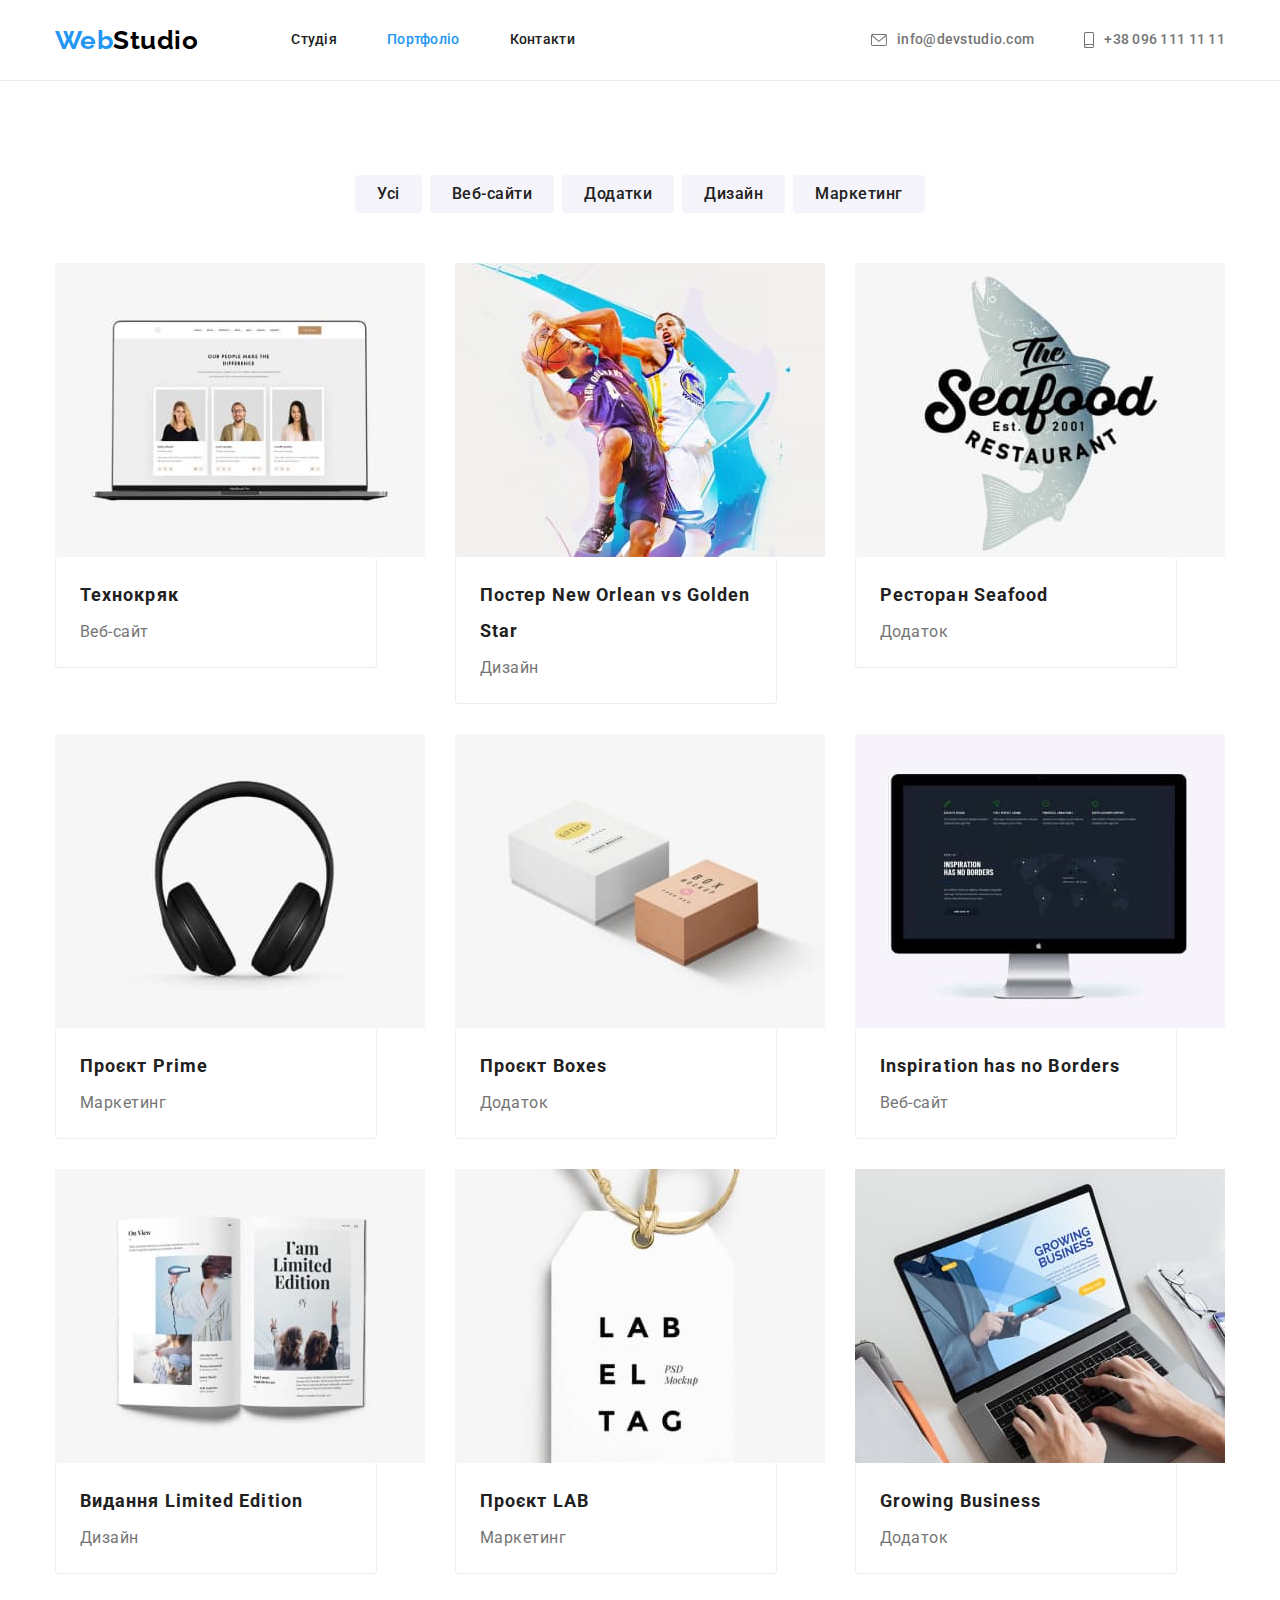
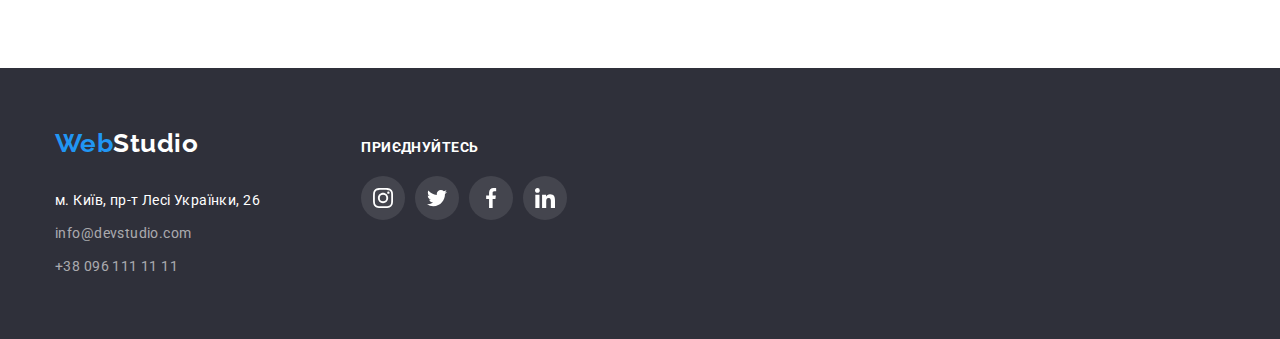
==== portfolio.html @ 5722b933 "Initial commit" ====
<!DOCTYPE html>
<html lang="uk">
  <head>
    <meta charset="UTF-8" />
    <meta http-equiv="X-UA-Compatible" content="IE=edge" />
    <meta name="viewport" content="width=device-width, initial-scale=1.0" />
    <title>WebStudio</title>

    <link rel="preconnect" href="https://fonts.googleapis.com" />
    <link rel="preconnect" href="https://fonts.gstatic.com" crossorigin />
    <link
      href="https://fonts.googleapis.com/css2?family=Montserrat&family=Raleway:wght@700&family=Roboto:wght@400;500;700;900&display=swap"
      rel="stylesheet"
    />
    <link
      rel="stylesheet"
      href="https://cdnjs.cloudflare.com/ajax/libs/modern-normalize/1.0.0/modern-normalize.min.css"
    />
    <link rel="stylesheet" href="./css/styles.css" />
  </head>

  <body class="page">
    <header class="header">
      <div class="container container-nav">
        <nav class="site-nav">
          <a href="./index.html" class="logo">
            Web<span class="logo-header">Studio</span>
          </a>

          <ul class="site-nav-list list">
            <li class="nav-name">
              <a href="./index.html" class="nav-name-link link"
                >Студія</a
              >
            </li>
            <li class="nav-name">
              <a href="./portfolio.html" class="nav-name-link link current"
                >Портфоліо</a
              >
            </li>
            <li class="nav-name">
              <a href="./Contacts.html" class="nav-name-link link">Контакти</a>
            </li>
          </ul>
        </nav>
        <div class="nav-contacts">
          <ul class="list nav-contacts-list">
            <li>
              <a href="mailto:info@devstudio.com" class="mailto">
                <svg class="icon-contacts-header" width="16" height="12">
                  <use href="./images/icons/symbol-defs.svg#envelope"></use>
                </svg>
                info@devstudio.com</a
              >
            </li>
            <li>
              <a href="tel:+380961111111" class="phone"
                ><svg class="icon-contacts-header" width="10" height="16">
                  <use href="./images/icons/symbol-defs.svg#smartphone"></use>
                </svg>
                +38 096 111 11 11</a
              >
            </li>
          </ul>
        </div>
      </div>
    </header>
    <main>
      <!-- Фільтр портфоліо -->
      <section class="portfolio section">
        <div class="container container-filter">
          <ul class="filter-list list">
            <li class="btn-filter">
              <button type="button" class="filter-button">Усі</button>
            </li>
            <li class="btn-filter">
              <button type="button" class="filter-button">Веб-сайти</button>
            </li>
            <li class="btn-filter">
              <button type="button" class="filter-button">Додатки</button>
            </li>
            <li class="btn-filter">
              <button type="button" class="filter-button">Дизайн</button>
            </li>
            <li class="btn-filter">
              <button type="button" class="filter-button">Маркетинг</button>
            </li>
          </ul>

          <h1 hidden>Портфоліо</h1>
          <ul class="portfolio-list list card-set">
            <li class="project-card card-set-item">
              <a href="" class="portfolio-link" target="_blank">
                <img
                  src="./images/project-tehnokriak.jpg"
                  alt="Веб-сайт Технокряк"
                  width="370"
                  height="294"
                />
                <div class="project-card-wraper">
                  <h2 class="projects-title">Технокряк</h2>
                  <p class="project-text">Веб-сайт</p>
                </div>
              </a>
            </li>
            <li class="project-card card-set-item">
              <a href="" class="portfolio-link" target="_blank">
                <img
                  src="./images/project-orlean.jpg"
                  alt="Дизайн постера"
                  width="370"
                  height="294"
                />
                <div class="project-card-wraper">
                  <h2 class="projects-title">
                    Постер New Orlean vs Golden Star
                  </h2>
                  <p class="project-text">Дизайн</p>
                </div>
              </a>
            </li>
            <li class="project-card card-set-item">
              <a href="" class="portfolio-link" target="_blank">
                <img
                  src="./images/project-seafood.jpg"
                  alt="Додаток ресторана"
                  width="370"
                  height="294"
                />
                <div class="project-card-wraper">
                  <h2 class="projects-title">Ресторан Seafood</h2>
                  <p class="project-text">Додаток</p>
                </div>
              </a>
            </li>
            <li class="project-card card-set-item">
              <a href="" class="portfolio-link" target="_blank">
                <img
                  src="./images/project-prime.jpg"
                  alt="Маркетинг Прайм"
                  width="370"
                  height="294"
                />
                <div class="project-card-wraper">
                  <h2 class="projects-title">Проєкт Prime</h2>
                  <p class="project-text">Маркетинг</p>
                </div>
              </a>
            </li>
            <li class="project-card card-set-item">
              <a href="" class="portfolio-link" target="_blank">
                <img
                  src="./images/project-boxes.jpg"
                  alt="Додатек Boxes"
                  width="370"
                  height="294"
                />
                <div class="project-card-wraper">
                  <h2 class="projects-title">Проєкт Boxes</h2>
                  <p class="project-text">Додаток</p>
                </div>
              </a>
            </li>
            <li class="project-card card-set-item">
              <a href="" class="portfolio-link" target="_blank">
                <img
                  src="./images/project-noborders.jpg"
                  alt="Веб-сайт No Borders"
                  width="370"
                  height="294"
                />
                <div class="project-card-wraper">
                  <h2 class="projects-title">Inspiration has no Borders</h2>
                  <p class="project-text">Веб-сайт</p>
                </div>
              </a>
            </li>
            <li class="project-card card-set-item">
              <a href="" class="portfolio-link" target="_blank">
                <img
                  src="./images/project-vydania.jpg"
                  alt="Дизайн видання"
                  width="370"
                  height="294"
                />
                <div class="project-card-wraper">
                  <h2 class="projects-title">Видання Limited Edition</h2>
                  <p class="project-text">Дизайн</p>
                </div>
              </a>
            </li>
            <li class="project-card card-set-item">
              <a href="" class="portfolio-link" target="_blank">
                <img
                  src="./images/project-lab.jpg"
                  alt="Маркетинг LAB"
                  width="370"
                  height="294"
                />
                <div class="project-card-wraper">
                  <h2 class="projects-title">Проєкт LAB</h2>
                  <p class="project-text">Маркетинг</p>
                </div>
              </a>
            </li>
            <li class="project-card card-set-item">
              <a href="" class="portfolio-link" target="_blank">
                <img
                  src="./images/project-busines.jpg"
                  alt="Додаток Groving Business"
                  width="370"
                  height="294"
                />
                <div class="project-card-wraper">
                  <h2 class="projects-title">Growing Business</h2>
                  <p class="project-text">Додаток</p>
                </div>
              </a>
            </li>
          </ul>
        </div>
      </section>
    </main>

    <footer class="footer">
      <div class="container container-footer">
        <div class="footer-address-container">
          <a href="./index.html" class="logo logo-bottom">
            Web<span class="logo-footer">Studio</span>
          </a>
          <address class="footer-address">
            <ul class="address list">
              <li class="footer-list-address">
                <a
                  href="https://goo.gl/maps/4cQvQXaHQG23AaaY8"
                  target="_blank"
                  rel="noreferrer noopener nofollow"
                  class="footer-address-address"
                >
                  м. Київ, пр-т Лесі Українки, 26
                </a>
              </li>
              <li class="footer-list-address">
                <a href="mailto:info@devstudio.com" class="footer-contacts"
                  >info@devstudio.com</a
                >
              </li>
              <li class="footer-list-address">
                <a href="tel:+380961111111" class="footer-phone"
                  >+38 096 111 11 11</a
                >
              </li>
            </ul>
          </address>
        </div>
        <div class="footer-social-contacts">
          <h2 class="footer-social-header">Приєднуйтесь</h2>
          <ul class="socials list">
            <li class="socials-item">
              <a
                class="social-link link social-link-footer"
                href="htpps://instagram.com"
                target="_blank"
                rel="noopener norefferer"
                aria-label="Instagram"
              >
                <svg class="social-icon icon-footer" width="20" height="20">
                  <use
                    href="./images/icons/symbol-defs.svg#instagram"
                  ></use></svg></a>
            </li>
            <li class="socials-item">
              <a
                class="social-link link social-link-footer"
                href="https://twitter.com/"
                target="_blank"
                rel="noopener norefferer"
                aria-label="Twitter"
              >
                <svg class="social-icon icon-footer" width="20" height="20">
                  <use
                    href="./images/icons/symbol-defs.svg#twitter"
                  ></use></svg></a>
            </li>
            <li class="socials-item">
              <a
                class="social-link link social-link-footer"
                href="htpps://facebook.com"
                target="_blank"
                rel="noopener norefferer"
                aria-label="Instagram"
              >
                <svg class="social-icon icon-footer" width="20" height="20">
                  <use
                    href="./images/icons/symbol-defs.svg#facebook"
                  ></use></svg></a>
            </li>
            <li class="socials-item">
              <a
                class="social-link link social-link-footer"
                href="htpps://linkedin.com"
                target="_blank"
                rel="noopener norefferer"
                aria-label="Instagram"
              >
                <svg class="social-icon icon-footer" width="20" height="20">
                  <use
                    href="./images/icons/symbol-defs.svg#linkedin"
                  ></use></svg></a>
            </li>
          </ul>
        </div>
      </div>
    </footer>
  </body>
</html>
---- css/styles.css ----
/* Цвет основного текста   #757575; */
/* Вторичный цвет текста rgba(255, 255, 255, 0.6)*/
/* цвет заголовков #212121 */
/* белый #FFFFFF */
/* акцент 2196F3*/
/* основной цвет фона #F5F5F5 */
/* вторичный цвет фона #F5F4FA*/

/* *,
*::before,
*::after {
  box-sizing: border-box;
  box-sizing: inherit;
} */


:root {
  --primary-text-color: #757575;
  --title-text-color: #212121;
  --secondary-text-color: rgba(255, 255, 255, 0.6);
  --accent-color: #2196f3;
  --primary-white-color: #ffffff;
  --primary-black-color: #000000;
  --color-icons: #afb1b8;
  --background-color-main: #f5f5f5;
  --background-color-secondary: #f5f4fa;
  --background-color-dark: #2f303a;
  --background-color-hero: #c4c4c4;
  --border-color: #eeeeee;
  --border-color-header: #ececec;
  --indent: 30px;
  --items: 3;
}

body {
  color: var(--primary-text-color);
  background-color: var(--primary-white-color);
  font-family: Roboto, "Open Sans", sans-serif;
  letter-spacing: 0.03em;
}

h1,
h2,
h3,
h4,
h5,
h6,
p {
  margin: 0;
}

.list {
  list-style: none;
  margin: 0;
  padding: 0;
}

img {
  display: block;
  max-width: 100%;
  height: auto;
}

.link {
  text-decoration: none;
}
.container {
  width: 1200px;
  padding-right: 15px;
  padding-left: 15px;
  margin-left: auto;
  margin-right: auto;
  align-items: center;
}

.logo-header {
  color: var(--primary-black-color);
}

/* Card Set */
.card-set {
  display: flex;
  flex-wrap: wrap;
  gap: var(--indent);
}

.card-set-item,
.card-set-icon {
  flex-basis: calc(
    (100% - var(--indent) * (var(--items) - 1)) / (var(--items))
  );
}

/* Навигация сайта */

.header {
  border-bottom: 1px solid var(--border-color-header);
}

.container-nav {
  display: flex;
  align-items: center;
}

.site-nav {
  margin-right: auto;
}

.site-nav .list a {
  font-weight: 500;
  font-size: 14px;
  line-height: 1.14;
  letter-spacing: 0.02em;
  color: var(--title-text-color);
  text-decoration: none;
}

.logo {
  font-family: "Raleway";
  font-weight: 700;
  font-size: 26px;
  line-height: 1.19;

  color: var(--accent-color);
  text-decoration: none;
  display: inline-block;
  align-items: center;
  margin-right: 93px;
}

.site-nav a:hover,
.site-nav a:focus {
  color: var(--accent-color);
}

.site-nav .link.current {
  color: var(--accent-color);
}

.site-nav {
  display: flex;
  align-items: center;
}
.site-nav-list {
  display: flex;
  align-items: center;
  gap: 50px;
}
.nav-name-link,
.mailto,
.phone {
  display: flex;
  align-items: center;
  gap: 10px;
  padding-top: 32px;
  padding-bottom: 32px;
}
.icon-contacts-header {
  fill: var(--primary-text-color);
}

.nav-contacts-list {
  display: flex;
  align-items: center;
  margin-left: auto;
  margin-right: 0;
  gap: 50px;
}

.mailto,
.phone {
  font-weight: 500;
  font-size: 14px;
  line-height: 1.14;
  letter-spacing: 0.02em;
  color: var(--primary-text-color);
  text-decoration: none;
}

.mailto:hover,
.mailto:focus {
  color: var(--accent-color);
}

.phone:hover,
.phone:focus {
  color: var(--accent-color);
}

.icon-contacts-header {
  fill: currentColor;
}

/* Hero */
.hero {
  padding-top: 200px;
  padding-bottom: 200px;
}

.overlay {
  max-width: 1600px;
  margin-left: auto;
  margin-right: auto;
  background-color: var(--background-color-hero);
  background-image: linear-gradient(
      rgba(47, 48, 58, 0.4),
      rgba(47, 48, 58, 0.4)
    ),
    url(../images/backgraund/bg_img_hero.jpg);
  background-size: cover;
  background-repeat: no-repeat;
  background-position: center;
}

.hero .hero-title {
  color: var(--primary-white-color);
  font-weight: 900;
  font-size: 44px;
  line-height: 1.36;
  text-align: center;
  letter-spacing: 0.06em;
  text-transform: uppercase;

  box-sizing: content-box;
  width: 696px;

  margin-left: auto;
  margin-right: auto;
  margin-bottom: 30px;
}

.order {
  font-family: "Roboto";
  font-style: normal;
  font-weight: 700;
  font-size: 16px;
  line-height: 1.88;
  align-items: center;
  text-align: center;
  letter-spacing: 0.06em;
  color: var(--primary-white-color);
  background: var(--accent-color);
  cursor: pointer;
  box-shadow: 0px 4px 4px rgba(0, 0, 0, 0.15);
  border-radius: 4px;

  display: block;
  min-width: 216px;
  min-height: 50px;

  margin-left: auto;
  margin-right: auto;
}

/* Advantages */
.advantages-title {
  font-weight: 700;
  font-size: 14px;
  line-height: 1.14;
  text-transform: uppercase;
  color: var(--title-text-color);
}

.advantages-text {
  font-weight: 400;
  font-size: 14px;
  line-height: 1.71;
  letter-spacing: 0.03em;
  color: var(--primary-text-color);
}

.section-advantages {
  padding-top: 94px;
  padding-bottom: 94px;
}

.advantages-card {
  --items: 4;
  min-width: 270px;

}

.card-set-icon {
  border-radius: 4px;
}
advantages-card:nth-child(4n) {
  margin-right: 0;
}
.advantages-title {
  margin-bottom: 10px;
}

.card-set-icon {
  display: flex;
  justify-content: center;
  align-items: center;
  content: "";
  height: 120px;
  margin-bottom: 30px;
  background-size: contain;
  background-color: var(--background-color-secondary);
}

/* Works */
.section-title {
  font-weight: 700;
  font-size: 36px;
  line-height: 1.17;
  text-align: center;
  color: var(--title-text-color);

  margin-bottom: 50px;
}

.section-works {
  padding-bottom: 109px;
}

/* Team */
.team {
  background-color: var(--background-color-secondary);
}
.list-card {
  background-color: var(--primary-white-color);
  --items: 4;
  box-shadow: 0px 4px 4px rgba(0, 0, 0, 0.25);
}

.team-card-wrap {
  border: 1px solid var(--border-color);
  border-top: none;
  border-radius: 4px;
  padding-top: 30px;
  padding-bottom: 30px;
}

.team-name {
  font-weight: 500;
  font-size: 16px;
  line-height: 1.19;
  text-align: center;
  letter-spacing: 0.03em;
  color: var(--title-text-color);
  margin-bottom: 10px;
}

.team-position {
  font-size: 16px;
  line-height: 1.19;
  text-align: center;
  letter-spacing: 0.03em;
  color: var(--primary-text-color);
  margin-bottom: 16px;
}

.team {
  padding-top: 94px;
  padding-bottom: 94px;
}
.socials {
  display: flex;
  justify-content: center;
  align-items: center;
  gap: 10px;
}

.social-link {
  display: flex;
  justify-content: center;
  align-items: center;
  width: 44px;
  height: 44px;
  border-radius: 50%;
  fill: var(--color-icons);
}

.social-link:hover,
.social-link:focus {
  fill: var(--primary-white-color);
  background-color: var(--accent-color);
}

/* Clients */
.container-clients {
  padding-top: 94px;
  padding-bottom: 94px;
}
.clients {
  --indent: 26px;
  margin-left: auto;
  margin-right: auto;
}
.item-clients {
  background-color: var(--primary-white-color);
  min-width: 170px;
  min-height: 92px;

  --items: 6;
}
.item-clients-link {
  min-width: 170px;
  min-height: 92px;
  border: 1px solid var(--color-icons);
  border-radius: 4px;
  display: flex;
  justify-content: center;
  align-items: center;
}
.item-clients-link:hover,
.item-clients-link:focus {
  border-color: var(--accent-color);
}

.item-clients-link:hover .clients-logo,
.item-clients-link:focus .clients-logo {
  fill: var(--accent-color);
}

.item-clients:last-child {
  margin-right: 0;
}

.clients-logo {
  fill: #afb1b8;
}
/* Footer */
.footer {
  background: var(--background-color-dark);
  padding-top: 60px;
  padding-bottom: 60px;
}
.container-footer {
  display: flex;
  align-items: baseline;
  gap: 70px;
}

.logo-bottom {
  display: inline-block;
}

.footer-address-address {
  font-style: normal;
  font-size: 14px;
  line-height: 1.71;
  letter-spacing: 0.03em;
  color: var(--primary-white-color);
  text-decoration: none;
}

.footer-contacts,
.footer-phone {
  font-style: normal;
  font-size: 14px;
  line-height: 1.71;
  letter-spacing: 0.03em;
  color: var(--secondary-text-color);
  text-decoration: none;
}

.footer-list-address {
  display: block;
}

.address {
  display: block;
  margin-top: 30px;
}

.footer-list-address:not(:last-child) {
  margin-bottom: 9px;
}

.logo-footer {
  color: var(--primary-white-color);
}

.footer-social-header {
  font-weight: 700;
  font-size: 14px;
  line-height: 1.14;
  letter-spacing: 0.03em;
  text-transform: uppercase;
  color: var(--primary-white-color);
  margin-bottom: 20px;

}

.icon-footer {
  fill: var(--primary-white-color);
}
.social-link-footer {
  background-color: rgba(255, 255, 255, 0.1);
}

/* Портфоліо. Фільтр-ліст */

.portfolio {
  padding-top: 94px;
  padding-bottom: 94px;
}

.filter-button {
  font-family: "Roboto";
  font-weight: 500;
  font-size: 16px;
  line-height: 1.63;
  text-align: center;
  letter-spacing: 0.03em;
  color: var(--title-text-color);
  background-color: var(--background-color-secondary);
  cursor: pointer;

  border: none;
  border-radius: 4px;

  display: block;
  padding: 6px 22px;
}

.filter-list {
  display: flex;
  gap: 8px;
  margin-left: auto;
  margin-right: auto;
  margin-bottom: 50px;
  justify-content: center;
}

.project-card-wraper {
  padding: 20px 24px;
  width: 322px;
  border: 1px solid var(--border-color);
  border-top: none;
  border-radius: 4px;
}

.filter-button:hover,
.filter-button:focus,
.filter-button:active {
  color: var(--primary-white-color);
  background-color: var(--accent-color);
  box-shadow: 0px 4px 4px rgba(0, 0, 0, 0.25);
}

.projects-title {
  font-weight: 700;
  font-size: 18px;
  line-height: 2;
  letter-spacing: 0.06em;
  text-decoration: none;
  color: var(--title-text-color);
  margin-bottom: 4px;
}

.project-text {
  font-size: 16px;
  line-height: 1.88;
  letter-spacing: 0.03em;
  text-decoration: none;
  color: var(--primary-text-color);
}

.project-card {
  background: var(--primary-white-color);
  width: 370px;
}

.project-card:nth-child(3n) {
  margin-right: 0;
}
.portfolio-link {
  text-decoration: none;
}

.project-card:hover,
.project-card:focus {
  box-shadow: 0px 4px 4px rgba(0, 0, 0, 0.25);
  text-decoration: none;
}
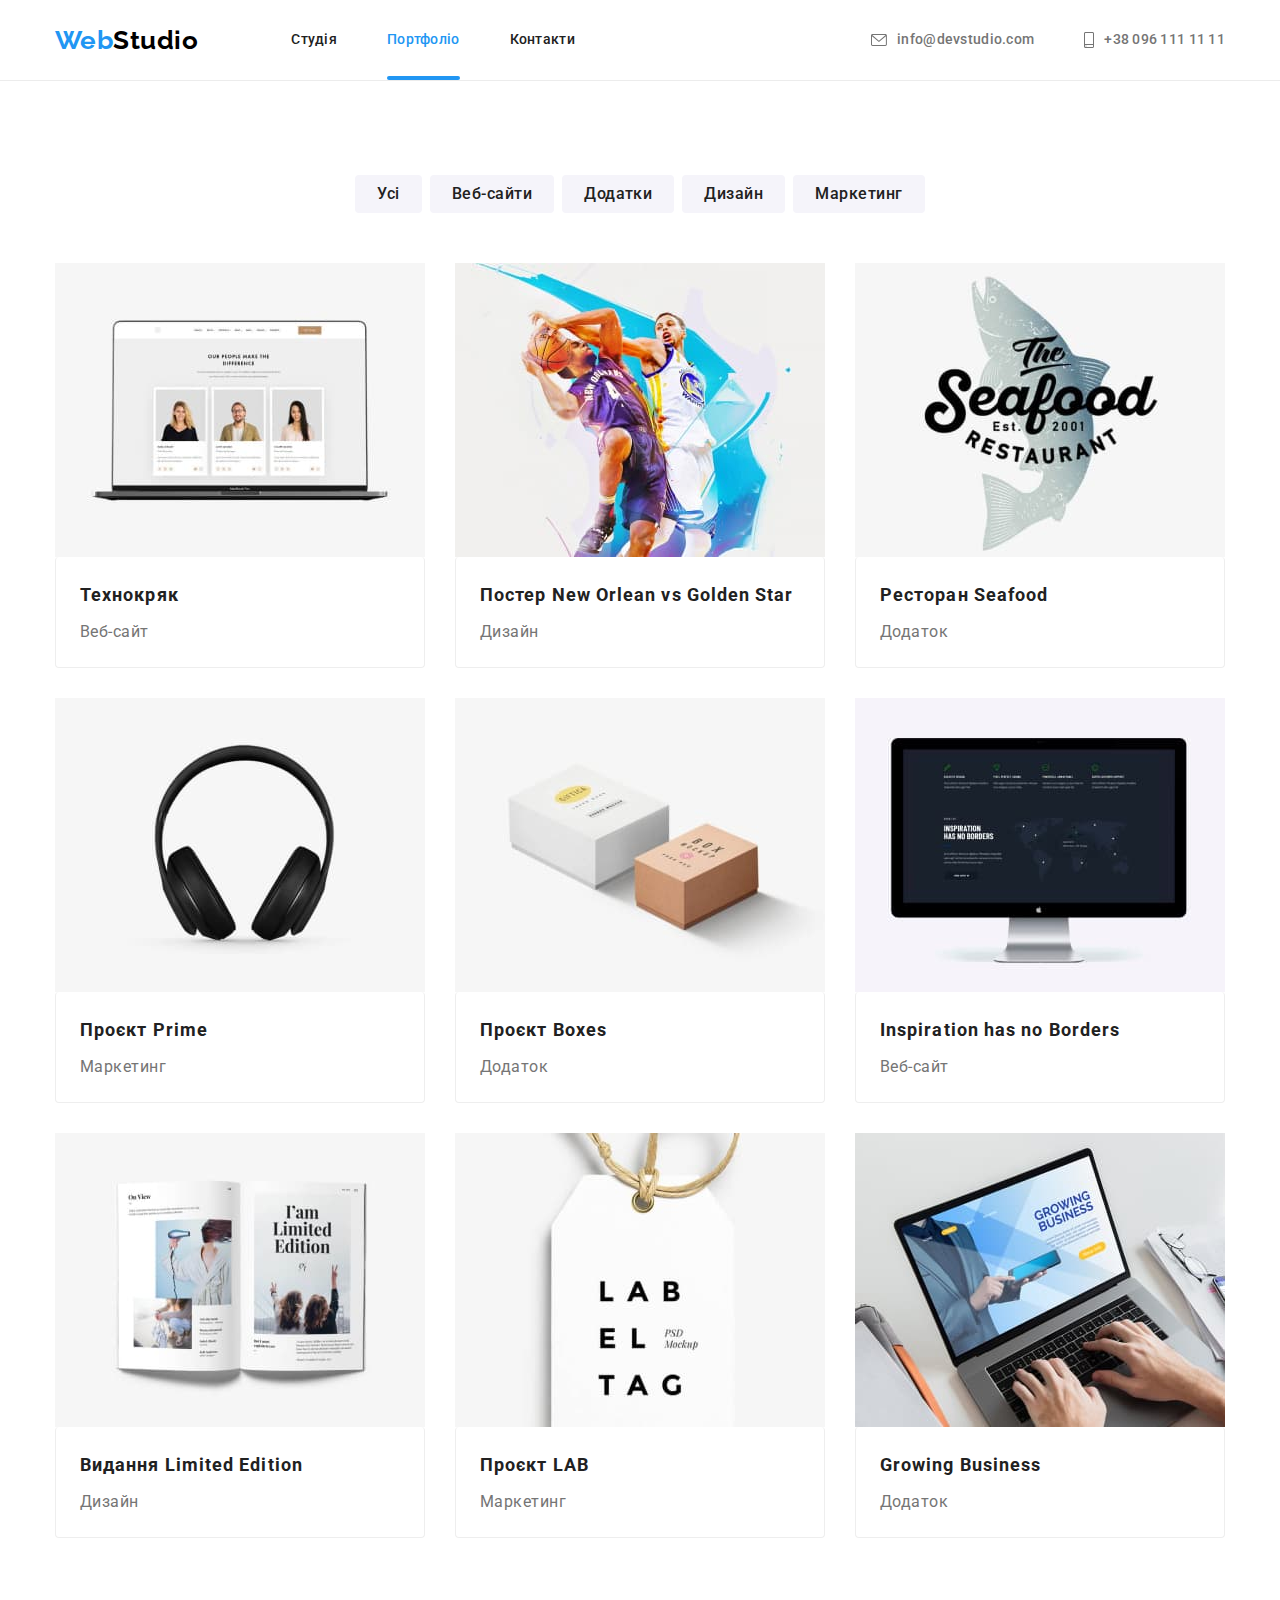
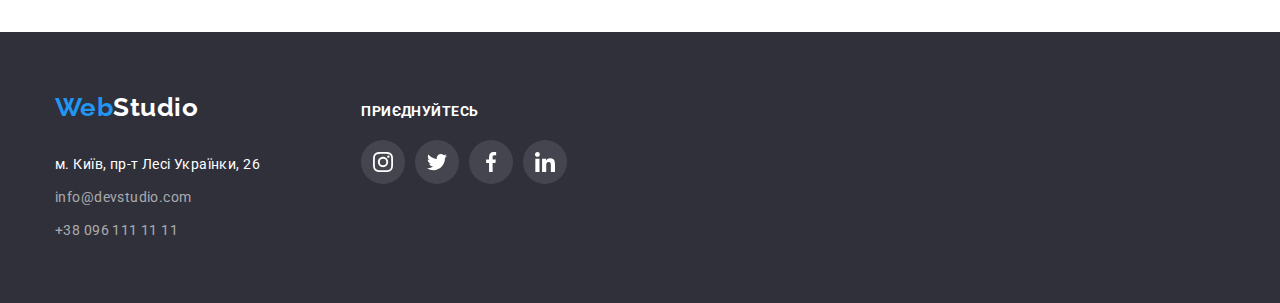
==== commit 38c90dee: "update 11.11" ====
--- a/portfolio.html
+++ b/portfolio.html
@@ -29,9 +29,7 @@
 
           <ul class="site-nav-list list">
             <li class="nav-name">
-              <a href="./index.html" class="nav-name-link link"
-                >Студія</a
-              >
+              <a href="./index.html" class="nav-name-link link">Студія</a>
             </li>
             <li class="nav-name">
               <a href="./portfolio.html" class="nav-name-link link current"
@@ -91,12 +89,17 @@
           <ul class="portfolio-list list card-set">
             <li class="project-card card-set-item">
               <a href="" class="portfolio-link" target="_blank">
-                <img
-                  src="./images/project-tehnokriak.jpg"
-                  alt="Веб-сайт Технокряк"
-                  width="370"
-                  height="294"
-                />
+                <div class="project-overlay">
+                  <img
+                    src="./images/project-tehnokriak.jpg"
+                    alt="Веб-сайт Технокряк"
+                    width="370"
+                    height="294"
+                  />
+                  <p class="project-overlay-text">Ресурс пропонує комплексні пропозиції з різним рівнем функціоналу та сервісів. Все це дозволить відвідувачу отримати вичерпні відомості про компанію чи приватну особу.</p>
+                </div>
+              
+
                 <div class="project-card-wraper">
                   <h2 class="projects-title">Технокряк</h2>
                   <p class="project-text">Веб-сайт</p>
@@ -105,12 +108,15 @@
             </li>
             <li class="project-card card-set-item">
               <a href="" class="portfolio-link" target="_blank">
-                <img
+                <div class="project-overlay">
+                  <img
                   src="./images/project-orlean.jpg"
                   alt="Дизайн постера"
                   width="370"
                   height="294"
                 />
+                <p class="project-overlay-text">Ресурс пропонує комплексні пропозиції з різним рівнем функціоналу та сервісів. Все це дозволить відвідувачу отримати вичерпні відомості про компанію чи приватну особу.</p>
+              </div>
                 <div class="project-card-wraper">
                   <h2 class="projects-title">
                     Постер New Orlean vs Golden Star
@@ -121,12 +127,15 @@
             </li>
             <li class="project-card card-set-item">
               <a href="" class="portfolio-link" target="_blank">
+                <div class="project-overlay">
                 <img
                   src="./images/project-seafood.jpg"
                   alt="Додаток ресторана"
-                  width="370"
-                  height="294"
-                />
+                  min-width="370"
+                  height="294"
+                />
+                <p class="project-overlay-text">Ресурс пропонує комплексні пропозиції з різним рівнем функціоналу та сервісів. Все це дозволить відвідувачу отримати вичерпні відомості про компанію чи приватну особу.</p>
+              </div>
                 <div class="project-card-wraper">
                   <h2 class="projects-title">Ресторан Seafood</h2>
                   <p class="project-text">Додаток</p>
@@ -135,12 +144,15 @@
             </li>
             <li class="project-card card-set-item">
               <a href="" class="portfolio-link" target="_blank">
-                <img
-                  src="./images/project-prime.jpg"
-                  alt="Маркетинг Прайм"
-                  width="370"
-                  height="294"
-                />
+                <div class="project-overlay">
+                <img
+                    src="./images/project-prime.jpg"
+                    alt="Маркетинг Прайм"
+                    width="370"
+                    height="294"
+                  />
+                  <p class="project-overlay-text">Ресурс пропонує комплексні пропозиції з різним рівнем функціоналу та сервісів. Все це дозволить відвідувачу отримати вичерпні відомості про компанію чи приватну особу.</p>
+                 </div>
                 <div class="project-card-wraper">
                   <h2 class="projects-title">Проєкт Prime</h2>
                   <p class="project-text">Маркетинг</p>
@@ -149,12 +161,15 @@
             </li>
             <li class="project-card card-set-item">
               <a href="" class="portfolio-link" target="_blank">
+                <div class="project-overlay">
                 <img
                   src="./images/project-boxes.jpg"
                   alt="Додатек Boxes"
                   width="370"
                   height="294"
                 />
+                <p class="project-overlay-text">Ресурс пропонує комплексні пропозиції з різним рівнем функціоналу та сервісів. Все це дозволить відвідувачу отримати вичерпні відомості про компанію чи приватну особу.</p>
+              </div>
                 <div class="project-card-wraper">
                   <h2 class="projects-title">Проєкт Boxes</h2>
                   <p class="project-text">Додаток</p>
@@ -163,12 +178,15 @@
             </li>
             <li class="project-card card-set-item">
               <a href="" class="portfolio-link" target="_blank">
+                <div class="project-overlay">
                 <img
                   src="./images/project-noborders.jpg"
                   alt="Веб-сайт No Borders"
                   width="370"
                   height="294"
                 />
+                <p class="project-overlay-text">Ресурс пропонує комплексні пропозиції з різним рівнем функціоналу та сервісів. Все це дозволить відвідувачу отримати вичерпні відомості про компанію чи приватну особу.</p>
+              </div>
                 <div class="project-card-wraper">
                   <h2 class="projects-title">Inspiration has no Borders</h2>
                   <p class="project-text">Веб-сайт</p>
@@ -177,12 +195,15 @@
             </li>
             <li class="project-card card-set-item">
               <a href="" class="portfolio-link" target="_blank">
+                <div class="project-overlay">
                 <img
                   src="./images/project-vydania.jpg"
                   alt="Дизайн видання"
                   width="370"
                   height="294"
                 />
+                <p class="project-overlay-text">Ресурс пропонує комплексні пропозиції з різним рівнем функціоналу та сервісів. Все це дозволить відвідувачу отримати вичерпні відомості про компанію чи приватну особу.</p>
+              </div>
                 <div class="project-card-wraper">
                   <h2 class="projects-title">Видання Limited Edition</h2>
                   <p class="project-text">Дизайн</p>
@@ -191,12 +212,15 @@
             </li>
             <li class="project-card card-set-item">
               <a href="" class="portfolio-link" target="_blank">
+                <div class="project-overlay">
                 <img
                   src="./images/project-lab.jpg"
                   alt="Маркетинг LAB"
                   width="370"
                   height="294"
                 />
+                <p class="project-overlay-text">Ресурс пропонує комплексні пропозиції з різним рівнем функціоналу та сервісів. Все це дозволить відвідувачу отримати вичерпні відомості про компанію чи приватну особу.</p>
+              </div>
                 <div class="project-card-wraper">
                   <h2 class="projects-title">Проєкт LAB</h2>
                   <p class="project-text">Маркетинг</p>
@@ -205,12 +229,15 @@
             </li>
             <li class="project-card card-set-item">
               <a href="" class="portfolio-link" target="_blank">
+                <div class="project-overlay">
                 <img
                   src="./images/project-busines.jpg"
                   alt="Додаток Groving Business"
                   width="370"
                   height="294"
                 />
+                <p class="project-overlay-text">Ресурс пропонує комплексні пропозиції з різним рівнем функціоналу та сервісів. Все це дозволить відвідувачу отримати вичерпні відомості про компанію чи приватну особу.</p>
+              </div>
                 <div class="project-card-wraper">
                   <h2 class="projects-title">Growing Business</h2>
                   <p class="project-text">Додаток</p>
@@ -267,7 +294,8 @@
                 <svg class="social-icon icon-footer" width="20" height="20">
                   <use
                     href="./images/icons/symbol-defs.svg#instagram"
-                  ></use></svg></a>
+                  ></use></svg
+              ></a>
             </li>
             <li class="socials-item">
               <a
@@ -278,9 +306,8 @@
                 aria-label="Twitter"
               >
                 <svg class="social-icon icon-footer" width="20" height="20">
-                  <use
-                    href="./images/icons/symbol-defs.svg#twitter"
-                  ></use></svg></a>
+                  <use href="./images/icons/symbol-defs.svg#twitter"></use></svg
+              ></a>
             </li>
             <li class="socials-item">
               <a
@@ -293,7 +320,8 @@
                 <svg class="social-icon icon-footer" width="20" height="20">
                   <use
                     href="./images/icons/symbol-defs.svg#facebook"
-                  ></use></svg></a>
+                  ></use></svg
+              ></a>
             </li>
             <li class="socials-item">
               <a
@@ -306,7 +334,8 @@
                 <svg class="social-icon icon-footer" width="20" height="20">
                   <use
                     href="./images/icons/symbol-defs.svg#linkedin"
-                  ></use></svg></a>
+                  ></use></svg
+              ></a>
             </li>
           </ul>
         </div>
--- a/css/styles.css
+++ b/css/styles.css
@@ -11,7 +11,7 @@
 *::after {
   box-sizing: border-box;
   box-sizing: inherit;
-} */
+}  */
 
 
 :root {
@@ -28,6 +28,8 @@
   --background-color-hero: #c4c4c4;
   --border-color: #eeeeee;
   --border-color-header: #ececec;
+  --overlay-bacground-color: rgba(47, 48, 58, 0.8);
+  --timing-function: cubic-bezier(0.4, 0, 0.2, 1);
   --indent: 30px;
   --items: 3;
 }
@@ -157,6 +159,21 @@
 }
 .icon-contacts-header {
   fill: var(--primary-text-color);
+}
+.nav-name {
+  position: relative;
+}
+
+.current::after {
+  position: absolute;
+  content: "";
+  width: 100%;
+  height: 4px;
+  left: 0;
+  bottom: 0;
+  background: #2196F3;
+  border-radius: 2px;;
+
 }
 
 .nav-contacts-list {
@@ -316,6 +333,30 @@
   padding-bottom: 109px;
 }
 
+.works-item {
+  position: relative;
+}
+.works-overlay {
+position: absolute;
+bottom: 0;
+width: 100%;
+padding-top: 27px;
+padding-bottom: 27px;
+background-color: var(--overlay-bacground-color);
+backdrop-filter: blur (2px);
+}
+
+.works-overlay-text {
+font-weight: 700;
+font-size: 14px;
+line-height: 1.14px;
+text-align: center;
+letter-spacing: 0.03em;
+text-transform: uppercase;
+
+color: var(--primary-white-color);
+}
+
 /* Team */
 .team {
   background-color: var(--background-color-secondary);
@@ -529,7 +570,7 @@
 
 .project-card-wraper {
   padding: 20px 24px;
-  width: 322px;
+  min-width: 322px;
   border: 1px solid var(--border-color);
   border-top: none;
   border-radius: 4px;
@@ -563,7 +604,7 @@
 
 .project-card {
   background: var(--primary-white-color);
-  width: 370px;
+  min-width: 370px;
 }
 
 .project-card:nth-child(3n) {
@@ -573,8 +614,33 @@
   text-decoration: none;
 }
 
-.project-card:hover,
-.project-card:focus {
+.project-overlay  {
+  position: relative;
+  overflow: hidden;
+}
+.project-overlay-text {
+  position: absolute;
+  left: 0;
+  bottom: 0;
+
+  font-weight: 400;
+  font-size: 18px;
+  line-height: 1.56;
+  letter-spacing: 0.03em;
+  color: var(--primary-white-color);
+
+  padding: 63px 24px;
+  
+  width: 100%;
+  height: 100%;
+  background-color: rgba(33, 150, 243, 0.9);
+  transform: translateY(100%);
+  transition: transform  250ms var(--timing-function);
+  }
+
+.project-card:hover .project-overlay-text,
+.project-card:focus .project-overlay-text {
   box-shadow: 0px 4px 4px rgba(0, 0, 0, 0.25);
   text-decoration: none;
-}
+  transform: translateY(0);
+}
